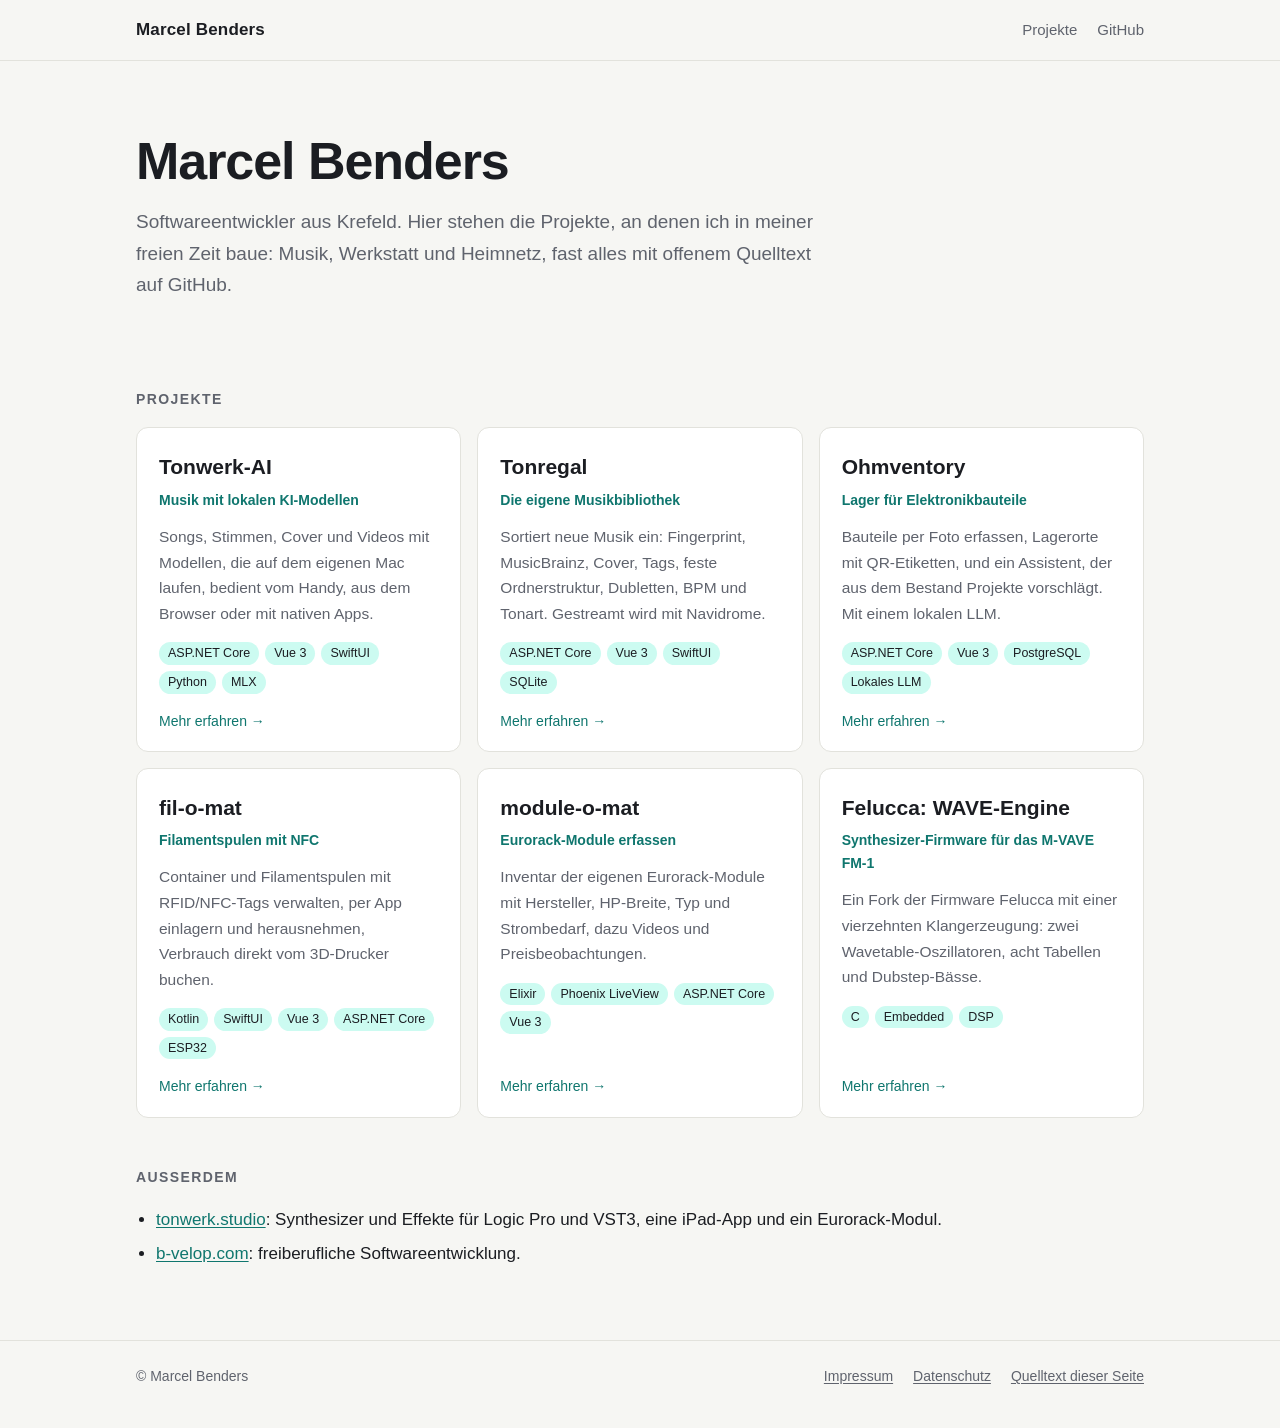
==== site/index.html @ 532c4664 "Website marcelbenders.com mit sechs Projektseiten, Impressum und Datenschutz Statisches HTML/CSS in " ====
<!doctype html>
<html lang="de">
<head>
  <meta charset="utf-8">
  <meta name="viewport" content="width=device-width, initial-scale=1">
  <title>Marcel Benders · Projekte</title>
  <meta name="description" content="Die Projekte von Marcel Benders: Tonwerk-AI, Tonregal, Ohmventory, fil-o-mat, module-o-mat und eine Wavetable-Engine für Felucca.">
  <link rel="canonical" href="https://marcelbenders.com/">
  <link rel="icon" href="favicon.svg" type="image/svg+xml">
  <link rel="stylesheet" href="style.css">
</head>
<body>
  <header class="top">
    <div class="wrap">
      <a class="brand" href="./">Marcel Benders</a>
      <nav aria-label="Hauptnavigation">
        <a href="./#projekte">Projekte</a>
        <a href="https://github.com/Marcel-B">GitHub</a>
      </nav>
    </div>
  </header>

  <main class="wrap">
    <div class="hero">
      <h1>Marcel Benders</h1>
      <p>Softwareentwickler aus Krefeld. Hier stehen die Projekte, an denen ich in meiner freien Zeit baue: Musik, Werkstatt und Heimnetz, fast alles mit offenem Quelltext auf GitHub.</p>
    </div>

    <h2 class="section" id="projekte">Projekte</h2>
    <div class="grid">
        <a class="card" href="projekte/tonwerk-ai.html">
          <h3>Tonwerk-AI</h3>
          <p class="what">Musik mit lokalen KI-Modellen</p>
          <p>Songs, Stimmen, Cover und Videos mit Modellen, die auf dem eigenen Mac laufen, bedient vom Handy, aus dem Browser oder mit nativen Apps.</p>
          <ul class="tags"><li>ASP.NET Core</li><li>Vue 3</li><li>SwiftUI</li><li>Python</li><li>MLX</li></ul>
          <span class="more">Mehr erfahren →</span>
        </a>
        <a class="card" href="projekte/tonregal.html">
          <h3>Tonregal</h3>
          <p class="what">Die eigene Musikbibliothek</p>
          <p>Sortiert neue Musik ein: Fingerprint, MusicBrainz, Cover, Tags, feste Ordnerstruktur, Dubletten, BPM und Tonart. Gestreamt wird mit Navidrome.</p>
          <ul class="tags"><li>ASP.NET Core</li><li>Vue 3</li><li>SwiftUI</li><li>SQLite</li></ul>
          <span class="more">Mehr erfahren →</span>
        </a>
        <a class="card" href="projekte/ohmventory.html">
          <h3>Ohmventory</h3>
          <p class="what">Lager für Elektronikbauteile</p>
          <p>Bauteile per Foto erfassen, Lagerorte mit QR-Etiketten, und ein Assistent, der aus dem Bestand Projekte vorschlägt. Mit einem lokalen LLM.</p>
          <ul class="tags"><li>ASP.NET Core</li><li>Vue 3</li><li>PostgreSQL</li><li>Lokales LLM</li></ul>
          <span class="more">Mehr erfahren →</span>
        </a>
        <a class="card" href="projekte/fil-o-mat.html">
          <h3>fil-o-mat</h3>
          <p class="what">Filamentspulen mit NFC</p>
          <p>Container und Filamentspulen mit RFID/NFC-Tags verwalten, per App einlagern und herausnehmen, Verbrauch direkt vom 3D-Drucker buchen.</p>
          <ul class="tags"><li>Kotlin</li><li>SwiftUI</li><li>Vue 3</li><li>ASP.NET Core</li><li>ESP32</li></ul>
          <span class="more">Mehr erfahren →</span>
        </a>
        <a class="card" href="projekte/module-o-mat.html">
          <h3>module-o-mat</h3>
          <p class="what">Eurorack-Module erfassen</p>
          <p>Inventar der eigenen Eurorack-Module mit Hersteller, HP-Breite, Typ und Strombedarf, dazu Videos und Preisbeobachtungen.</p>
          <ul class="tags"><li>Elixir</li><li>Phoenix LiveView</li><li>ASP.NET Core</li><li>Vue 3</li></ul>
          <span class="more">Mehr erfahren →</span>
        </a>
        <a class="card" href="projekte/felucca.html">
          <h3>Felucca: WAVE-Engine</h3>
          <p class="what">Synthesizer-Firmware für das M-VAVE FM-1</p>
          <p>Ein Fork der Firmware Felucca mit einer vierzehnten Klangerzeugung: zwei Wavetable-Oszillatoren, acht Tabellen und Dubstep-Bässe.</p>
          <ul class="tags"><li>C</li><li>Embedded</li><li>DSP</li></ul>
          <span class="more">Mehr erfahren →</span>
        </a>
    </div>

    <h2 class="section">Außerdem</h2>
    <ul class="also">
      <li><a href="https://tonwerk.studio/">tonwerk.studio</a>: Synthesizer und Effekte für Logic Pro und VST3, eine iPad-App und ein Eurorack-Modul.</li>
      <li><a href="https://b-velop.com/">b-velop.com</a>: freiberufliche Softwareentwicklung.</li>
    </ul>
  </main>

  <footer class="foot">
    <div class="wrap">
      <span>© Marcel Benders</span>
      <nav aria-label="Rechtliches">
        <a href="impressum.html">Impressum</a>
        <a href="datenschutz.html">Datenschutz</a>
        <a href="https://github.com/Marcel-B/com">Quelltext dieser Seite</a>
      </nav>
    </div>
  </footer>
</body>
</html>
---- site/style.css ----
/* marcelbenders.com: one stylesheet for every page. System fonts only, so no visitor's address goes to a font
   service; light and dark follow the system. */

:root {
  --background: #f6f6f3;
  --panel: #ffffff;
  --border: #e2e2dc;
  --text: #1b1d22;
  --muted: #5f636d;
  --accent: #0f766e;
  --accent-soft: #ccfbf1;
  --sans: -apple-system, BlinkMacSystemFont, "Segoe UI", Roboto, "Noto Sans", "Helvetica Neue", Arial, sans-serif;
  --mono: "SF Mono", Menlo, Consolas, "DejaVu Sans Mono", monospace;
  color-scheme: light dark;
}

@media (prefers-color-scheme: dark) {
  :root {
    --background: #0e1014;
    --panel: #161920;
    --border: #262a33;
    --text: #e7e8ea;
    --muted: #9aa0ab;
    --accent: #5eead4;
    --accent-soft: #134e4a;
  }
}

* { box-sizing: border-box; }

body {
  margin: 0;
  background: var(--background);
  color: var(--text);
  font: 17px/1.65 var(--sans);
  -webkit-font-smoothing: antialiased;
}

a { color: var(--accent); text-underline-offset: 2px; }

code { font: 0.9em var(--mono); background: var(--panel); border: 1px solid var(--border); border-radius: 4px; padding: 0 4px; }

.wrap { max-width: 1040px; margin: 0 auto; padding: 0 16px; }

/* Header and footer */

.top { border-bottom: 1px solid var(--border); }
.top .wrap { display: flex; align-items: center; gap: 24px; min-height: 60px; flex-wrap: wrap; }
.brand { font-weight: 750; color: var(--text); text-decoration: none; letter-spacing: 0.01em; }
.top nav { display: flex; gap: 20px; margin-left: auto; }
.top nav a { color: var(--muted); text-decoration: none; font-size: 15px; }
.top nav a:hover, .top nav a[aria-current] { color: var(--text); }

.foot { border-top: 1px solid var(--border); margin-top: 72px; padding: 24px 0 40px; color: var(--muted); font-size: 14px; }
.foot .wrap { display: flex; gap: 16px 24px; flex-wrap: wrap; }
.foot nav { display: flex; gap: 20px; margin-left: auto; flex-wrap: wrap; }
.foot a { color: var(--muted); }

/* Start page */

.hero { padding: 72px 0 40px; }
.hero h1 { font-size: clamp(34px, 6vw, 52px); line-height: 1.1; margin: 0 0 16px; letter-spacing: -0.02em; }
.hero p { max-width: 680px; color: var(--muted); font-size: 19px; margin: 0; }

h2.section { font-size: 14px; text-transform: uppercase; letter-spacing: 0.1em; color: var(--muted); margin: 48px 0 16px; }

.grid { display: grid; grid-template-columns: repeat(auto-fill, minmax(300px, 1fr)); gap: 16px; }

.card {
  display: flex;
  flex-direction: column;
  background: var(--panel);
  border: 1px solid var(--border);
  border-radius: 12px;
  padding: 22px 22px 18px;
  color: var(--text);
  text-decoration: none;
  transition: border-color 0.15s, transform 0.15s;
}
.card:hover { border-color: var(--accent); transform: translateY(-2px); }
.card h3 { margin: 0 0 4px; font-size: 21px; }
.card .what { margin: 0 0 12px; color: var(--accent); font-size: 14px; font-weight: 600; }
.card p { margin: 0 0 16px; color: var(--muted); font-size: 15.5px; }
.card .more { margin-top: auto; font-size: 14px; color: var(--accent); }

.tags { display: flex; flex-wrap: wrap; gap: 6px; margin: 0 0 16px; padding: 0; list-style: none; }
.tags li { font-size: 12.5px; padding: 1px 9px; border-radius: 999px; background: var(--accent-soft); color: var(--text); }

.also { padding-left: 20px; }
.also li { margin-bottom: 6px; }

/* Project and text pages */

.page { max-width: 760px; padding-top: 48px; }
.page h1 { font-size: clamp(30px, 5vw, 42px); line-height: 1.15; margin: 0 0 8px; letter-spacing: -0.015em; }
.page .lead { font-size: 19px; color: var(--muted); margin: 0 0 24px; }
.page h2 { font-size: 22px; margin: 40px 0 8px; }
.page li { margin-bottom: 6px; }

.links { display: flex; flex-wrap: wrap; gap: 10px; margin: 0 0 8px; padding: 0; list-style: none; }
.links a {
  display: inline-block;
  padding: 7px 14px;
  border: 1px solid var(--border);
  border-radius: 8px;
  background: var(--panel);
  text-decoration: none;
  font-size: 15px;
}
.links a:hover { border-color: var(--accent); }

.facts { display: grid; grid-template-columns: max-content 1fr; gap: 6px 20px; margin: 0; }
.facts dt { color: var(--muted); }
.facts dd { margin: 0; }

.back { display: inline-block; margin-bottom: 24px; font-size: 15px; text-decoration: none; }

@media (max-width: 560px) {
  .top nav { margin-left: 0; }
  .facts { grid-template-columns: 1fr; gap: 0; }
  .facts dd { margin-bottom: 10px; }
}
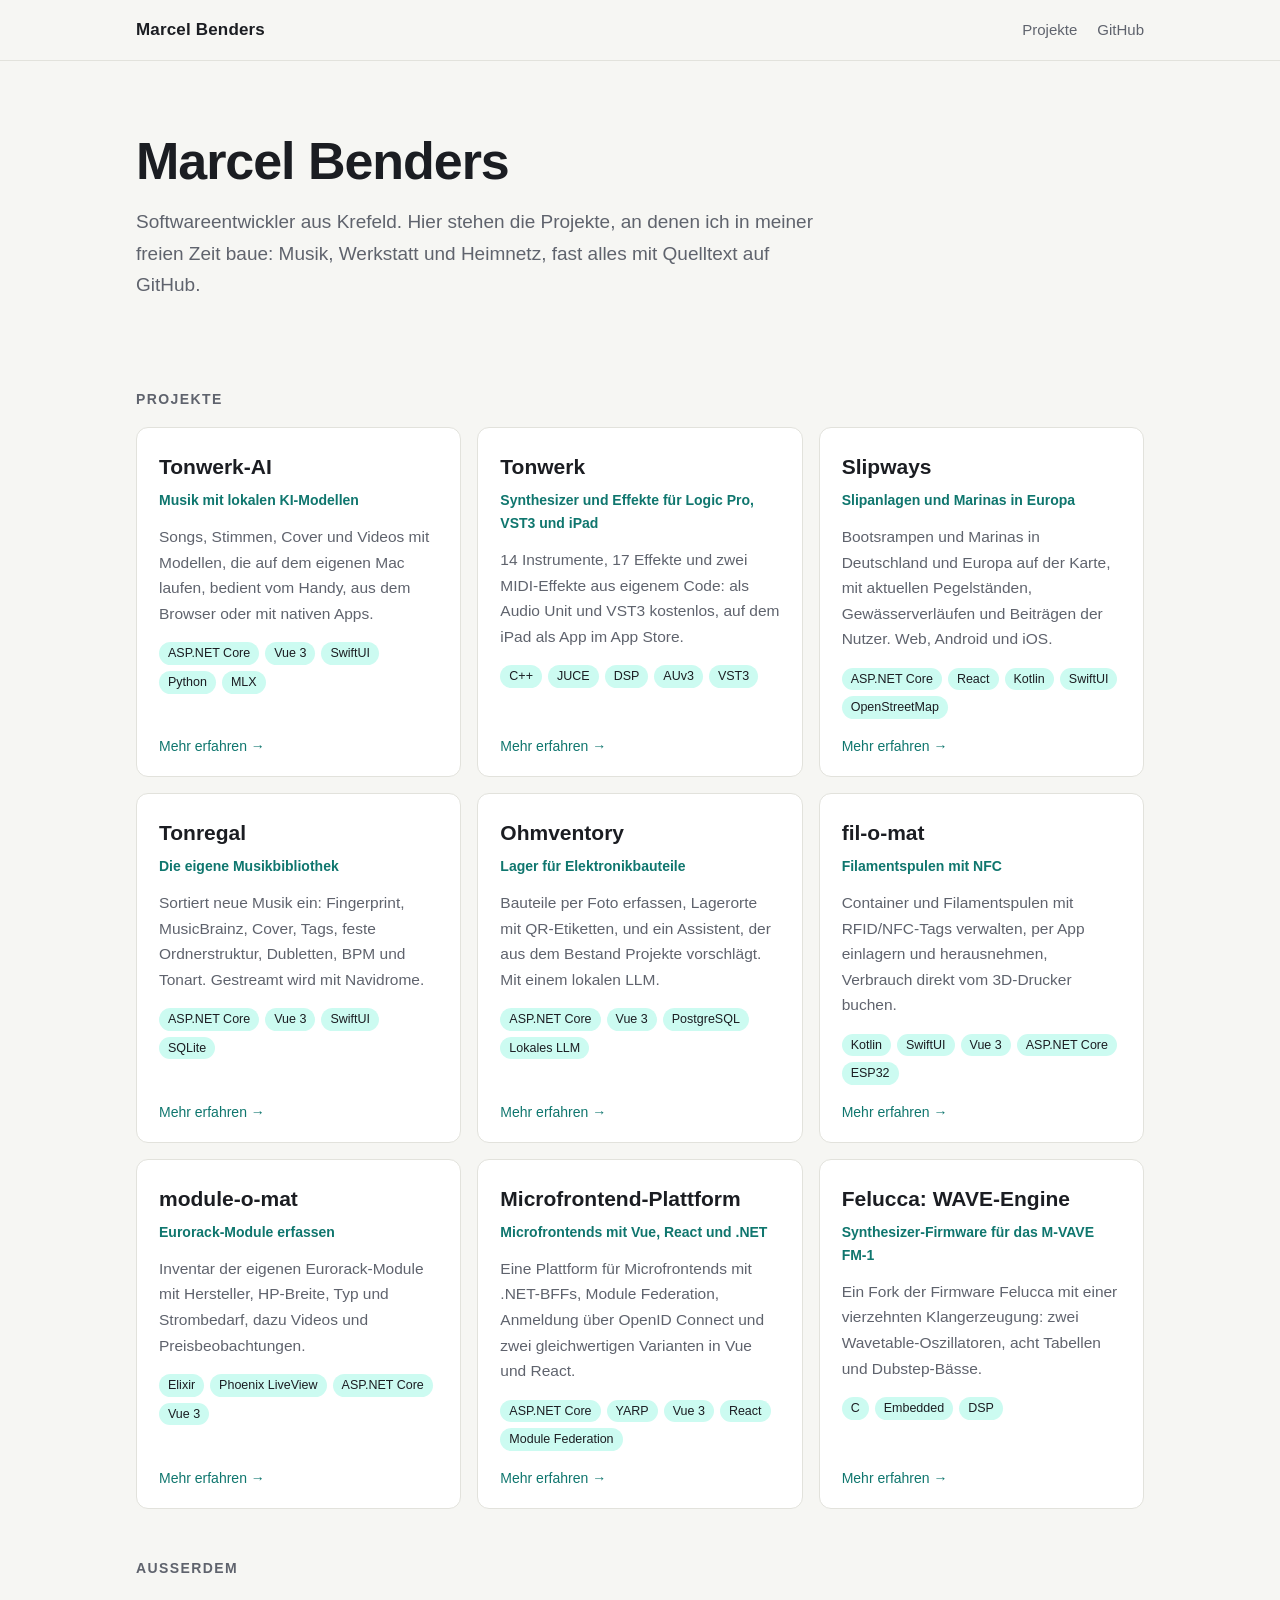
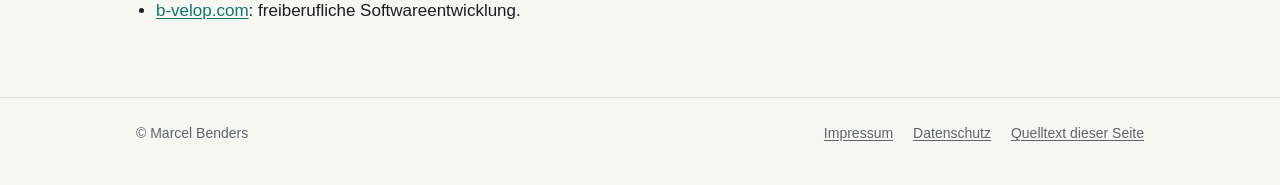
==== commit 2d4ffb92: "Tonwerk, Slipways und Microfrontend dazu, Seite für Suchmaschinen aufbereitet Neue Projektseiten für" ====
--- a/site/index.html
+++ b/site/index.html
@@ -3,11 +3,118 @@
 <head>
   <meta charset="utf-8">
   <meta name="viewport" content="width=device-width, initial-scale=1">
-  <title>Marcel Benders · Projekte</title>
-  <meta name="description" content="Die Projekte von Marcel Benders: Tonwerk-AI, Tonregal, Ohmventory, fil-o-mat, module-o-mat und eine Wavetable-Engine für Felucca.">
+  <title>Marcel Benders: Softwareentwickler und seine Projekte</title>
+  <meta name="description" content="Marcel Benders, Softwareentwickler aus Krefeld: Projekte wie Tonwerk-AI, die Tonwerk-Plugins, Slipways, Tonregal, Ohmventory und fil-o-mat, mit Quelltext auf GitHub.">
+  <meta name="author" content="Marcel Benders">
+  <meta name="theme-color" content="#0e1014">
   <link rel="canonical" href="https://marcelbenders.com/">
+  <meta property="og:type" content="website">
+  <meta property="og:site_name" content="Marcel Benders">
+  <meta property="og:locale" content="de_DE">
+  <meta property="og:title" content="Marcel Benders: Softwareentwickler und seine Projekte">
+  <meta property="og:description" content="Marcel Benders, Softwareentwickler aus Krefeld: Projekte wie Tonwerk-AI, die Tonwerk-Plugins, Slipways, Tonregal, Ohmventory und fil-o-mat, mit Quelltext auf GitHub.">
+  <meta property="og:url" content="https://marcelbenders.com/">
+  <meta property="og:image" content="https://marcelbenders.com/og.png">
+  <meta property="og:image:width" content="1200">
+  <meta property="og:image:height" content="630">
+  <meta name="twitter:card" content="summary_large_image">
   <link rel="icon" href="favicon.svg" type="image/svg+xml">
   <link rel="stylesheet" href="style.css">
+  <script type="application/ld+json">
+{
+  "@context": "https://schema.org",
+  "@graph": [
+    {
+      "@type": "WebSite",
+      "@id": "https://marcelbenders.com/#site",
+      "url": "https://marcelbenders.com/",
+      "name": "Marcel Benders",
+      "inLanguage": "de",
+      "publisher": {
+        "@id": "https://marcelbenders.com/#person"
+      }
+    },
+    {
+      "@type": "Person",
+      "@id": "https://marcelbenders.com/#person",
+      "name": "Marcel Benders",
+      "url": "https://marcelbenders.com/",
+      "jobTitle": "Softwareentwickler",
+      "address": {
+        "@type": "PostalAddress",
+        "addressLocality": "Krefeld",
+        "addressCountry": "DE"
+      },
+      "sameAs": [
+        "https://github.com/Marcel-B",
+        "https://b-velop.com/",
+        "https://tonwerk.studio/",
+        "https://slipways.de/"
+      ]
+    },
+    {
+      "@type": "ItemList",
+      "name": "Projekte",
+      "itemListElement": [
+        {
+          "@type": "ListItem",
+          "position": 1,
+          "url": "https://marcelbenders.com/projekte/tonwerk-ai.html",
+          "name": "Tonwerk-AI"
+        },
+        {
+          "@type": "ListItem",
+          "position": 2,
+          "url": "https://marcelbenders.com/projekte/tonwerk.html",
+          "name": "Tonwerk"
+        },
+        {
+          "@type": "ListItem",
+          "position": 3,
+          "url": "https://marcelbenders.com/projekte/slipways.html",
+          "name": "Slipways"
+        },
+        {
+          "@type": "ListItem",
+          "position": 4,
+          "url": "https://marcelbenders.com/projekte/tonregal.html",
+          "name": "Tonregal"
+        },
+        {
+          "@type": "ListItem",
+          "position": 5,
+          "url": "https://marcelbenders.com/projekte/ohmventory.html",
+          "name": "Ohmventory"
+        },
+        {
+          "@type": "ListItem",
+          "position": 6,
+          "url": "https://marcelbenders.com/projekte/fil-o-mat.html",
+          "name": "fil-o-mat"
+        },
+        {
+          "@type": "ListItem",
+          "position": 7,
+          "url": "https://marcelbenders.com/projekte/module-o-mat.html",
+          "name": "module-o-mat"
+        },
+        {
+          "@type": "ListItem",
+          "position": 8,
+          "url": "https://marcelbenders.com/projekte/microfrontend.html",
+          "name": "Microfrontend-Plattform"
+        },
+        {
+          "@type": "ListItem",
+          "position": 9,
+          "url": "https://marcelbenders.com/projekte/felucca.html",
+          "name": "Felucca: WAVE-Engine"
+        }
+      ]
+    }
+  ]
+}
+  </script>
 </head>
 <body>
   <header class="top">
@@ -23,7 +130,7 @@
   <main class="wrap">
     <div class="hero">
       <h1>Marcel Benders</h1>
-      <p>Softwareentwickler aus Krefeld. Hier stehen die Projekte, an denen ich in meiner freien Zeit baue: Musik, Werkstatt und Heimnetz, fast alles mit offenem Quelltext auf GitHub.</p>
+      <p>Softwareentwickler aus Krefeld. Hier stehen die Projekte, an denen ich in meiner freien Zeit baue: Musik, Werkstatt und Heimnetz, fast alles mit Quelltext auf GitHub.</p>
     </div>
 
     <h2 class="section" id="projekte">Projekte</h2>
@@ -35,6 +142,20 @@
           <ul class="tags"><li>ASP.NET Core</li><li>Vue 3</li><li>SwiftUI</li><li>Python</li><li>MLX</li></ul>
           <span class="more">Mehr erfahren →</span>
         </a>
+        <a class="card" href="projekte/tonwerk.html">
+          <h3>Tonwerk</h3>
+          <p class="what">Synthesizer und Effekte für Logic Pro, VST3 und iPad</p>
+          <p>14 Instrumente, 17 Effekte und zwei MIDI-Effekte aus eigenem Code: als Audio Unit und VST3 kostenlos, auf dem iPad als App im App Store.</p>
+          <ul class="tags"><li>C++</li><li>JUCE</li><li>DSP</li><li>AUv3</li><li>VST3</li></ul>
+          <span class="more">Mehr erfahren →</span>
+        </a>
+        <a class="card" href="projekte/slipways.html">
+          <h3>Slipways</h3>
+          <p class="what">Slipanlagen und Marinas in Europa</p>
+          <p>Bootsrampen und Marinas in Deutschland und Europa auf der Karte, mit aktuellen Pegelständen, Gewässerverläufen und Beiträgen der Nutzer. Web, Android und iOS.</p>
+          <ul class="tags"><li>ASP.NET Core</li><li>React</li><li>Kotlin</li><li>SwiftUI</li><li>OpenStreetMap</li></ul>
+          <span class="more">Mehr erfahren →</span>
+        </a>
         <a class="card" href="projekte/tonregal.html">
           <h3>Tonregal</h3>
           <p class="what">Die eigene Musikbibliothek</p>
@@ -63,6 +184,13 @@
           <ul class="tags"><li>Elixir</li><li>Phoenix LiveView</li><li>ASP.NET Core</li><li>Vue 3</li></ul>
           <span class="more">Mehr erfahren →</span>
         </a>
+        <a class="card" href="projekte/microfrontend.html">
+          <h3>Microfrontend-Plattform</h3>
+          <p class="what">Microfrontends mit Vue, React und .NET</p>
+          <p>Eine Plattform für Microfrontends mit .NET-BFFs, Module Federation, Anmeldung über OpenID Connect und zwei gleichwertigen Varianten in Vue und React.</p>
+          <ul class="tags"><li>ASP.NET Core</li><li>YARP</li><li>Vue 3</li><li>React</li><li>Module Federation</li></ul>
+          <span class="more">Mehr erfahren →</span>
+        </a>
         <a class="card" href="projekte/felucca.html">
           <h3>Felucca: WAVE-Engine</h3>
           <p class="what">Synthesizer-Firmware für das M-VAVE FM-1</p>
@@ -74,7 +202,6 @@
 
     <h2 class="section">Außerdem</h2>
     <ul class="also">
-      <li><a href="https://tonwerk.studio/">tonwerk.studio</a>: Synthesizer und Effekte für Logic Pro und VST3, eine iPad-App und ein Eurorack-Modul.</li>
       <li><a href="https://b-velop.com/">b-velop.com</a>: freiberufliche Softwareentwicklung.</li>
     </ul>
   </main>
